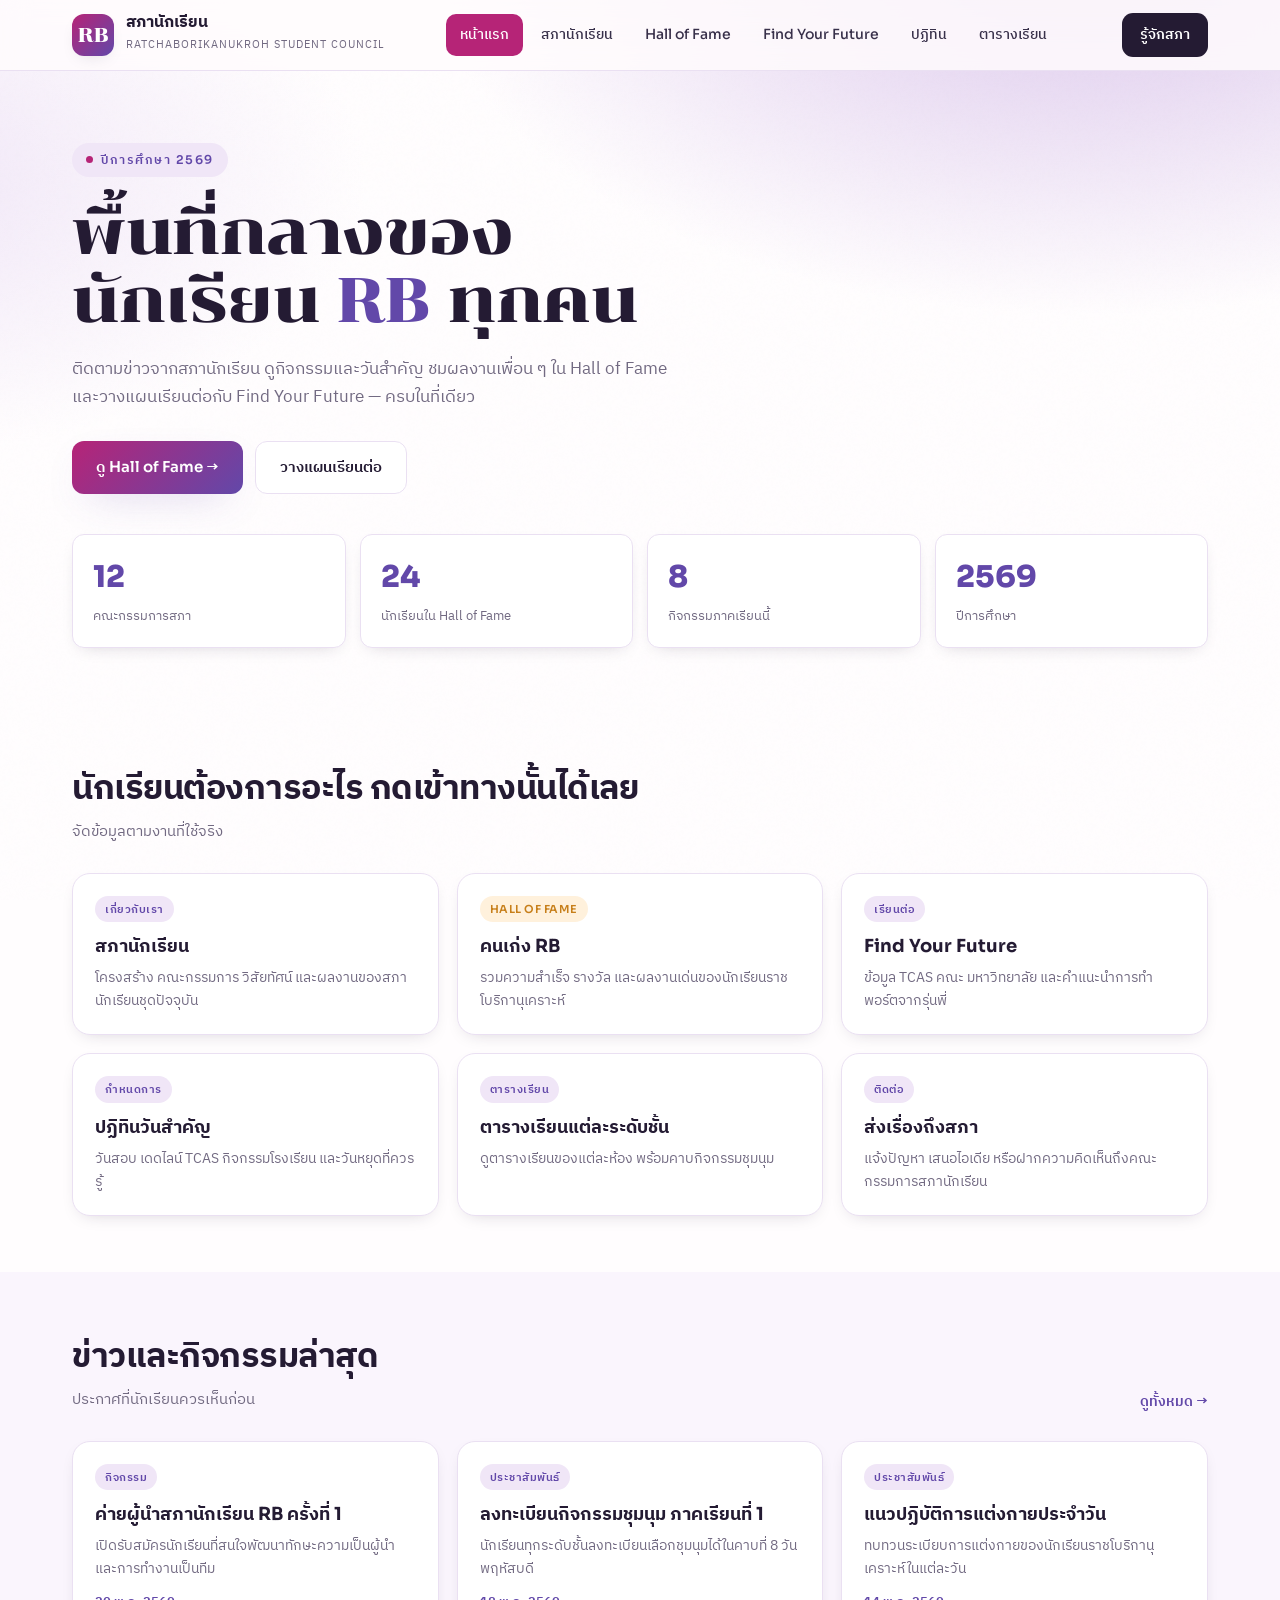
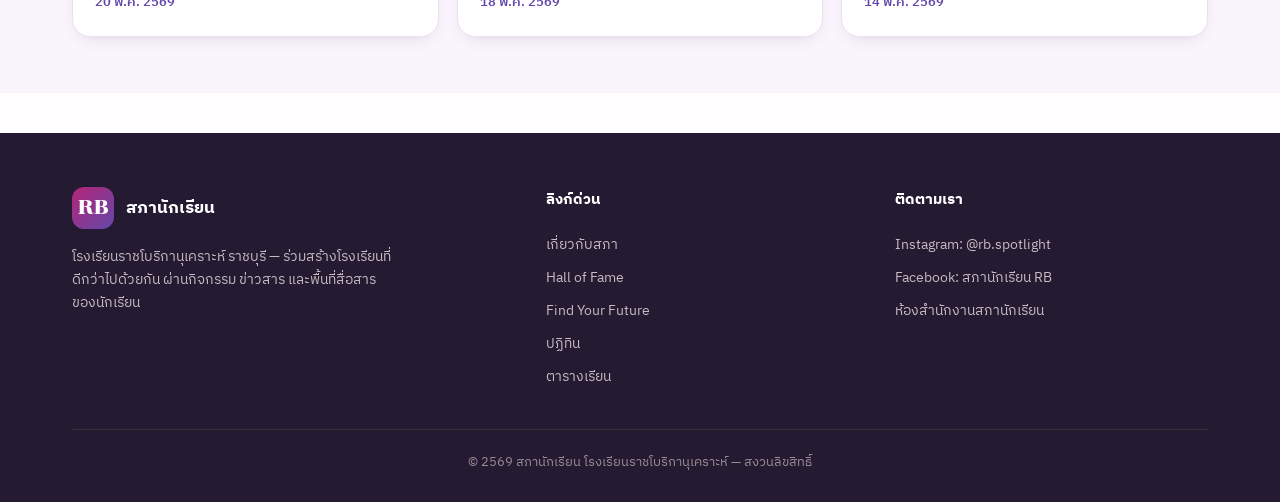
==== index.html @ f137696d "Initial commit: RB student council website" ====
<!DOCTYPE html>
<html lang="th">
<head>
<meta charset="UTF-8">
<meta name="viewport" content="width=device-width, initial-scale=1">
<title>สภานักเรียน โรงเรียนราชโบริกานุเคราะห์ | Ratchaborikanukroh Student Council</title>
<meta name="description" content="เว็บไซต์อย่างเป็นทางการของสภานักเรียนโรงเรียนราชโบริกานุเคราะห์ (RB) ติดตามข่าวสาร กิจกรรม Hall of Fame และข้อมูลเรียนต่อ">
<link rel="stylesheet" href="css/style.css">
</head>
<body>
<div class="bg-grain"></div>

<!-- NAV -->
<header class="nav">
  <div class="wrap nav-inner">
    <a href="index.html" class="brand">
      <div class="brand-logo">RB</div>
      <div class="brand-text"><b>สภานักเรียน</b><span>Ratchaborikanukroh Student Council</span></div>
    </a>
    <nav class="nav-links">
      <a href="index.html">หน้าแรก</a>
      <a href="council.html">สภานักเรียน</a>
      <a href="hall-of-fame.html">Hall of Fame</a>
      <a href="find-your-future.html">Find Your Future</a>
      <a href="calendar.html">ปฏิทิน</a>
      <a href="schedule.html">ตารางเรียน</a>
    </nav>
    <a href="council.html" class="nav-cta">รู้จักสภา</a>
    <button class="burger" onclick="toggleMenu()" aria-label="menu"><span></span><span></span><span></span></button>
  </div>
  <div class="mobile-menu" id="mobileMenu">
    <a href="index.html">หน้าแรก</a>
    <a href="council.html">สภานักเรียน</a>
    <a href="hall-of-fame.html">Hall of Fame</a>
    <a href="find-your-future.html">Find Your Future</a>
    <a href="calendar.html">ปฏิทิน</a>
    <a href="schedule.html">ตารางเรียน</a>
  </div>
</header>

<!-- HERO -->
<section class="hero">
  <div class="wrap">
    <span class="eyebrow reveal">ปีการศึกษา 2569</span>
    <h1 class="title reveal">พื้นที่กลางของ<br>นักเรียน <span class="hl">RB</span> ทุกคน</h1>
    <p class="lead reveal">ติดตามข่าวจากสภานักเรียน ดูกิจกรรมและวันสำคัญ ชมผลงานเพื่อน ๆ ใน Hall of Fame และวางแผนเรียนต่อกับ Find Your Future — ครบในที่เดียว</p>
    <div class="btn-row reveal">
      <a href="hall-of-fame.html" class="btn btn-primary">ดู Hall of Fame →</a>
      <a href="find-your-future.html" class="btn btn-ghost">วางแผนเรียนต่อ</a>
    </div>
    <div class="stats reveal">
      <div class="stat"><b>12</b><span>คณะกรรมการสภา</span></div>
      <div class="stat"><b>24</b><span>นักเรียนใน Hall of Fame</span></div>
      <div class="stat"><b>8</b><span>กิจกรรมภาคเรียนนี้</span></div>
      <div class="stat"><b>2569</b><span>ปีการศึกษา</span></div>
    </div>
  </div>
</section>

<!-- QUICK HUB -->
<section>
  <div class="wrap">
    <div class="sec-head reveal">
      <div><h2>นักเรียนต้องการอะไร กดเข้าทางนั้นได้เลย</h2><p>จัดข้อมูลตามงานที่ใช้จริง</p></div>
    </div>
    <div class="grid grid-3">
      <a href="council.html" class="card reveal"><span class="tag">เกี่ยวกับเรา</span><h3>สภานักเรียน</h3><p>โครงสร้าง คณะกรรมการ วิสัยทัศน์ และผลงานของสภานักเรียนชุดปัจจุบัน</p></a>
      <a href="hall-of-fame.html" class="card reveal"><span class="tag gold">Hall of Fame</span><h3>คนเก่ง RB</h3><p>รวมความสำเร็จ รางวัล และผลงานเด่นของนักเรียนราชโบริกานุเคราะห์</p></a>
      <a href="find-your-future.html" class="card reveal"><span class="tag">เรียนต่อ</span><h3>Find Your Future</h3><p>ข้อมูล TCAS คณะ มหาวิทยาลัย และคำแนะนำการทำพอร์ตจากรุ่นพี่</p></a>
      <a href="calendar.html" class="card reveal"><span class="tag">กำหนดการ</span><h3>ปฏิทินวันสำคัญ</h3><p>วันสอบ เดดไลน์ TCAS กิจกรรมโรงเรียน และวันหยุดที่ควรรู้</p></a>
      <a href="schedule.html" class="card reveal"><span class="tag">ตารางเรียน</span><h3>ตารางเรียนแต่ละระดับชั้น</h3><p>ดูตารางเรียนของแต่ละห้อง พร้อมคาบกิจกรรมชุมนุม</p></a>
      <a href="council.html#contact" class="card reveal"><span class="tag">ติดต่อ</span><h3>ส่งเรื่องถึงสภา</h3><p>แจ้งปัญหา เสนอไอเดีย หรือฝากความคิดเห็นถึงคณะกรรมการสภานักเรียน</p></a>
    </div>
  </div>
</section>

<!-- LATEST NEWS / ACTIVITIES -->
<section style="background:var(--pink-tint);">
  <div class="wrap">
    <div class="sec-head reveal">
      <div><h2>ข่าวและกิจกรรมล่าสุด</h2><p>ประกาศที่นักเรียนควรเห็นก่อน</p></div>
      <a href="calendar.html" class="sec-link">ดูทั้งหมด →</a>
    </div>
    <div class="grid grid-3">
      <article class="card reveal"><span class="tag">กิจกรรม</span><h3>ค่ายผู้นำสภานักเรียน RB ครั้งที่ 1</h3><p>เปิดรับสมัครนักเรียนที่สนใจพัฒนาทักษะความเป็นผู้นำและการทำงานเป็นทีม</p><div class="date">20 พ.ค. 2569</div></article>
      <article class="card reveal"><span class="tag">ประชาสัมพันธ์</span><h3>ลงทะเบียนกิจกรรมชุมนุม ภาคเรียนที่ 1</h3><p>นักเรียนทุกระดับชั้นลงทะเบียนเลือกชุมนุมได้ในคาบที่ 8 วันพฤหัสบดี</p><div class="date">18 พ.ค. 2569</div></article>
      <article class="card reveal"><span class="tag">ประชาสัมพันธ์</span><h3>แนวปฏิบัติการแต่งกายประจำวัน</h3><p>ทบทวนระเบียบการแต่งกายของนักเรียนราชโบริกานุเคราะห์ในแต่ละวัน</p><div class="date">14 พ.ค. 2569</div></article>
    </div>
  </div>
</section>

<!-- FOOTER -->
<footer class="footer">
  <div class="wrap">
    <div class="footer-grid">
      <div>
        <div class="f-brand"><div class="brand-logo">RB</div><b>สภานักเรียน</b></div>
        <p>โรงเรียนราชโบริกานุเคราะห์ ราชบุรี — ร่วมสร้างโรงเรียนที่ดีกว่าไปด้วยกัน ผ่านกิจกรรม ข่าวสาร และพื้นที่สื่อสารของนักเรียน</p>
      </div>
      <div>
        <h4>ลิงก์ด่วน</h4>
        <a href="council.html">เกี่ยวกับสภา</a>
        <a href="hall-of-fame.html">Hall of Fame</a>
        <a href="find-your-future.html">Find Your Future</a>
        <a href="calendar.html">ปฏิทิน</a>
        <a href="schedule.html">ตารางเรียน</a>
      </div>
      <div>
        <h4>ติดตามเรา</h4>
        <a href="https://www.instagram.com/rb.spotlight/" target="_blank">Instagram: @rb.spotlight</a>
        <a href="#">Facebook: สภานักเรียน RB</a>
        <a href="#">ห้องสำนักงานสภานักเรียน</a>
      </div>
    </div>
    <div class="footer-bottom">© 2569 สภานักเรียน โรงเรียนราชโบริกานุเคราะห์ — สงวนลิขสิทธิ์</div>
  </div>
</footer>

<script src="js/main.js"></script>
</body>
</html>
---- css/style.css ----
/* ============================================================
   RB Student Council — Shared Design System
   Ratchaburi School (โรงเรียนราชโบริกานุเคราะห์ / RB)
   Palette: Pink + Charcoal + Warm white
   ============================================================ */

@import url('https://fonts.googleapis.com/css2?family=IBM+Plex+Sans+Thai:wght@400;500;600;700&family=Chonburi&family=Sora:wght@400;500;600;700;800&display=swap');

:root {
  /* Brand — RB official palette */
  --pink:        #B62477;  /* primary magenta */
  --pink-deep:   #6248A9;  /* deep purple */
  --purple:      #8754AD;  /* mid purple */
  --pink-soft:   #F0E6F7;  /* soft purple tint */
  --pink-tint:   #FAF5FD;  /* lightest purple wash */
  --lilac:       #DCC8EC;  /* soft lilac */
  --charcoal:    #241B33;  /* deep purple-black */
  --ink:         #38304A;
  --grey:        #726A82;
  --line:        #EAE0F2;
  --paper:       #FFFDFE;
  --white:       #FFFFFF;
  --gold:        #FFB048;  /* RB gold */
  --gold-deep:   #C77F1A;

  /* Type */
  --display: 'Chonburi', 'IBM Plex Sans Thai', serif;
  --head:    'Sora', 'IBM Plex Sans Thai', sans-serif;
  --body:    'IBM Plex Sans Thai', 'Sora', sans-serif;

  /* Layout */
  --max:     1180px;
  --radius:  18px;
  --radius-sm: 12px;
  --shadow:  0 14px 40px -18px rgba(98, 72, 169, 0.35);
  --shadow-sm: 0 6px 18px -10px rgba(36, 27, 51, 0.25);
}

* { margin: 0; padding: 0; box-sizing: border-box; }

html { scroll-behavior: smooth; }

body {
  font-family: var(--body);
  color: var(--ink);
  background: var(--paper);
  line-height: 1.65;
  -webkit-font-smoothing: antialiased;
  overflow-x: hidden;
}

a { color: inherit; text-decoration: none; }
img { max-width: 100%; display: block; }

.wrap { width: 100%; max-width: var(--max); margin: 0 auto; padding: 0 22px; }

/* ---------- Decorative background ---------- */
.bg-grain {
  position: fixed; inset: 0; z-index: -2;
  background:
    radial-gradient(1100px 600px at 85% -5%, var(--lilac), transparent 60%),
    radial-gradient(900px 500px at -10% 20%, var(--pink-soft), transparent 55%),
    var(--paper);
}
.bg-grain::after {
  content: ''; position: fixed; inset: 0; z-index: -1; opacity: 0.4;
  background-image: url("data:image/svg+xml,%3Csvg viewBox='0 0 200 200' xmlns='http://www.w3.org/2000/svg'%3E%3Cfilter id='n'%3E%3CfeTurbulence type='fractalNoise' baseFrequency='0.85' numOctaves='3'/%3E%3C/filter%3E%3Crect width='100%25' height='100%25' filter='url(%23n)' opacity='0.035'/%3E%3C/svg%3E");
  pointer-events: none;
}

/* ---------- Header / Nav ---------- */
.nav {
  position: sticky; top: 0; z-index: 100;
  background: rgba(255, 252, 253, 0.82);
  backdrop-filter: blur(14px);
  border-bottom: 1px solid var(--line);
}
.nav-inner {
  display: flex; align-items: center; justify-content: space-between;
  height: 70px;
}
.brand { display: flex; align-items: center; gap: 12px; }
.brand-logo {
  width: 42px; height: 42px; border-radius: 12px;
  background: linear-gradient(135deg, var(--pink), var(--pink-deep));
  display: grid; place-items: center;
  color: #fff; font-family: var(--display); font-size: 20px;
  box-shadow: var(--shadow-sm);
}
.brand-text b { font-family: var(--head); font-weight: 800; font-size: 16px; color: var(--charcoal); display: block; line-height: 1.15; }
.brand-text span { font-size: 11px; color: var(--grey); letter-spacing: 1px; text-transform: uppercase; }

.nav-links { display: flex; align-items: center; gap: 4px; }
.nav-links a {
  font-family: var(--head); font-size: 14px; font-weight: 500;
  padding: 9px 14px; border-radius: 10px; color: var(--ink);
  transition: all .18s ease;
}
.nav-links a:hover { background: var(--pink-soft); color: var(--pink-deep); }
.nav-links a.active { background: var(--pink); color: #fff; }

.nav-cta {
  font-family: var(--head); font-weight: 600; font-size: 14px;
  padding: 10px 18px; border-radius: 11px;
  background: var(--charcoal); color: #fff;
  transition: transform .18s ease, box-shadow .18s ease;
}
.nav-cta:hover { transform: translateY(-2px); box-shadow: var(--shadow-sm); }

.burger { display: none; flex-direction: column; gap: 5px; background: none; border: 0; cursor: pointer; padding: 8px; }
.burger span { width: 24px; height: 2px; background: var(--charcoal); border-radius: 2px; transition: .2s; }

.mobile-menu { display: none; flex-direction: column; gap: 4px; padding: 12px 22px 18px; border-bottom: 1px solid var(--line); background: var(--paper); }
.mobile-menu a { font-family: var(--head); font-weight: 500; padding: 11px 14px; border-radius: 10px; }
.mobile-menu a:hover { background: var(--pink-soft); }
.mobile-menu.open { display: flex; }

/* ---------- Hero ---------- */
.hero { position: relative; padding: 72px 0 56px; }
.eyebrow {
  display: inline-flex; align-items: center; gap: 8px;
  font-family: var(--head); font-size: 12px; font-weight: 600;
  letter-spacing: 1.5px; text-transform: uppercase; color: var(--pink-deep);
  background: var(--pink-soft); padding: 7px 14px; border-radius: 999px;
  margin-bottom: 22px;
}
.eyebrow::before { content: ''; width: 7px; height: 7px; border-radius: 50%; background: var(--pink); }

h1.title {
  font-family: var(--display); font-weight: 400;
  font-size: clamp(34px, 6vw, 62px); line-height: 1.1; color: var(--charcoal);
  letter-spacing: -0.5px; margin-bottom: 20px;
}
h1.title .hl { color: var(--pink-deep); }

.lead { font-size: 17px; color: var(--grey); max-width: 620px; margin-bottom: 30px; }

.btn-row { display: flex; gap: 12px; flex-wrap: wrap; }
.btn {
  font-family: var(--head); font-weight: 600; font-size: 15px;
  padding: 13px 24px; border-radius: 12px; cursor: pointer;
  transition: transform .18s ease, box-shadow .18s ease; border: 0;
  display: inline-flex; align-items: center; gap: 8px;
}
.btn-primary { background: linear-gradient(135deg, var(--pink), var(--pink-deep)); color: #fff; box-shadow: var(--shadow); }
.btn-primary:hover { transform: translateY(-3px); }
.btn-ghost { background: var(--white); color: var(--charcoal); border: 1.5px solid var(--line); }
.btn-ghost:hover { transform: translateY(-3px); border-color: var(--pink); color: var(--pink-deep); }

/* ---------- Stats strip ---------- */
.stats { display: flex; gap: 14px; flex-wrap: wrap; margin-top: 40px; }
.stat {
  flex: 1; min-width: 130px; background: var(--white); border: 1px solid var(--line);
  border-radius: var(--radius-sm); padding: 18px 20px; box-shadow: var(--shadow-sm);
}
.stat b { font-family: var(--head); font-size: 30px; font-weight: 800; color: var(--pink-deep); display: block; }
.stat span { font-size: 13px; color: var(--grey); }

/* ---------- Sections ---------- */
section { padding: 56px 0; }
.sec-head { display: flex; align-items: flex-end; justify-content: space-between; margin-bottom: 28px; gap: 16px; flex-wrap: wrap; }
.sec-head h2 { font-family: var(--head); font-weight: 800; font-size: clamp(24px, 3.5vw, 34px); color: var(--charcoal); letter-spacing: -0.5px; }
.sec-head p { color: var(--grey); font-size: 15px; margin-top: 4px; }
.sec-link { font-family: var(--head); font-weight: 600; font-size: 14px; color: var(--pink-deep); white-space: nowrap; }
.sec-link:hover { text-decoration: underline; }

/* ---------- Cards grid ---------- */
.grid { display: grid; gap: 18px; }
.grid-2 { grid-template-columns: repeat(2, 1fr); }
.grid-3 { grid-template-columns: repeat(3, 1fr); }
.grid-4 { grid-template-columns: repeat(4, 1fr); }

.card {
  background: var(--white); border: 1px solid var(--line); border-radius: var(--radius);
  padding: 22px; box-shadow: var(--shadow-sm);
  transition: transform .2s ease, box-shadow .2s ease, border-color .2s ease;
}
.card:hover { transform: translateY(-5px); box-shadow: var(--shadow); border-color: var(--pink-soft); }

.tag {
  display: inline-block; font-family: var(--head); font-size: 11px; font-weight: 600;
  letter-spacing: .5px; text-transform: uppercase; color: var(--pink-deep);
  background: var(--pink-soft); padding: 4px 10px; border-radius: 999px; margin-bottom: 12px;
}
.tag.gold { color: var(--gold-deep); background: #FFF1DC; }
.card h3 { font-family: var(--head); font-weight: 700; font-size: 18px; color: var(--charcoal); margin-bottom: 8px; line-height: 1.35; }
.card p { font-size: 14px; color: var(--grey); }
.card .date { font-size: 13px; color: var(--pink-deep); font-weight: 600; margin-top: 12px; }

/* ---------- Footer ---------- */
.footer { background: var(--charcoal); color: #E8DDE2; padding: 54px 0 28px; margin-top: 40px; }
.footer-grid { display: grid; grid-template-columns: 1.4fr 1fr 1fr; gap: 36px; }
.footer h4 { font-family: var(--head); font-weight: 700; color: #fff; margin-bottom: 16px; font-size: 15px; }
.footer .f-brand { display: flex; align-items: center; gap: 12px; margin-bottom: 16px; }
.footer .f-brand .brand-logo { background: linear-gradient(135deg, var(--pink), var(--pink-deep)); }
.footer .f-brand b { font-family: var(--head); color: #fff; font-size: 17px; }
.footer p { font-size: 14px; color: #C9B9C0; max-width: 320px; }
.footer a { display: block; font-size: 14px; color: #C9B9C0; padding: 5px 0; transition: color .15s; }
.footer a:hover { color: var(--pink); }
.footer-bottom { border-top: 1px solid #3a2d33; margin-top: 36px; padding-top: 22px; font-size: 13px; color: #9a8a91; text-align: center; }

/* ---------- Reveal animation ---------- */
.reveal { opacity: 0; transform: translateY(22px); transition: opacity .6s ease, transform .6s ease; }
.reveal.in { opacity: 1; transform: none; }

/* ---------- Page header (inner pages) ---------- */
.page-hero { padding: 56px 0 32px; }
.page-hero h1 { font-family: var(--display); font-weight: 400; font-size: clamp(30px, 5vw, 50px); color: var(--charcoal); letter-spacing: -.5px; margin-bottom: 14px; }
.page-hero p { color: var(--grey); font-size: 16px; max-width: 640px; }
.crumb { font-family: var(--head); font-size: 13px; color: var(--grey); margin-bottom: 18px; }
.crumb a:hover { color: var(--pink-deep); }

/* ---------- Responsive ---------- */
@media (max-width: 880px) {
  .nav-links, .nav-cta { display: none; }
  .burger { display: flex; }
  .grid-3, .grid-4 { grid-template-columns: repeat(2, 1fr); }
  .footer-grid { grid-template-columns: 1fr; gap: 28px; }
}
@media (max-width: 560px) {
  .grid-2, .grid-3, .grid-4 { grid-template-columns: 1fr; }
  .hero { padding: 48px 0 36px; }
}
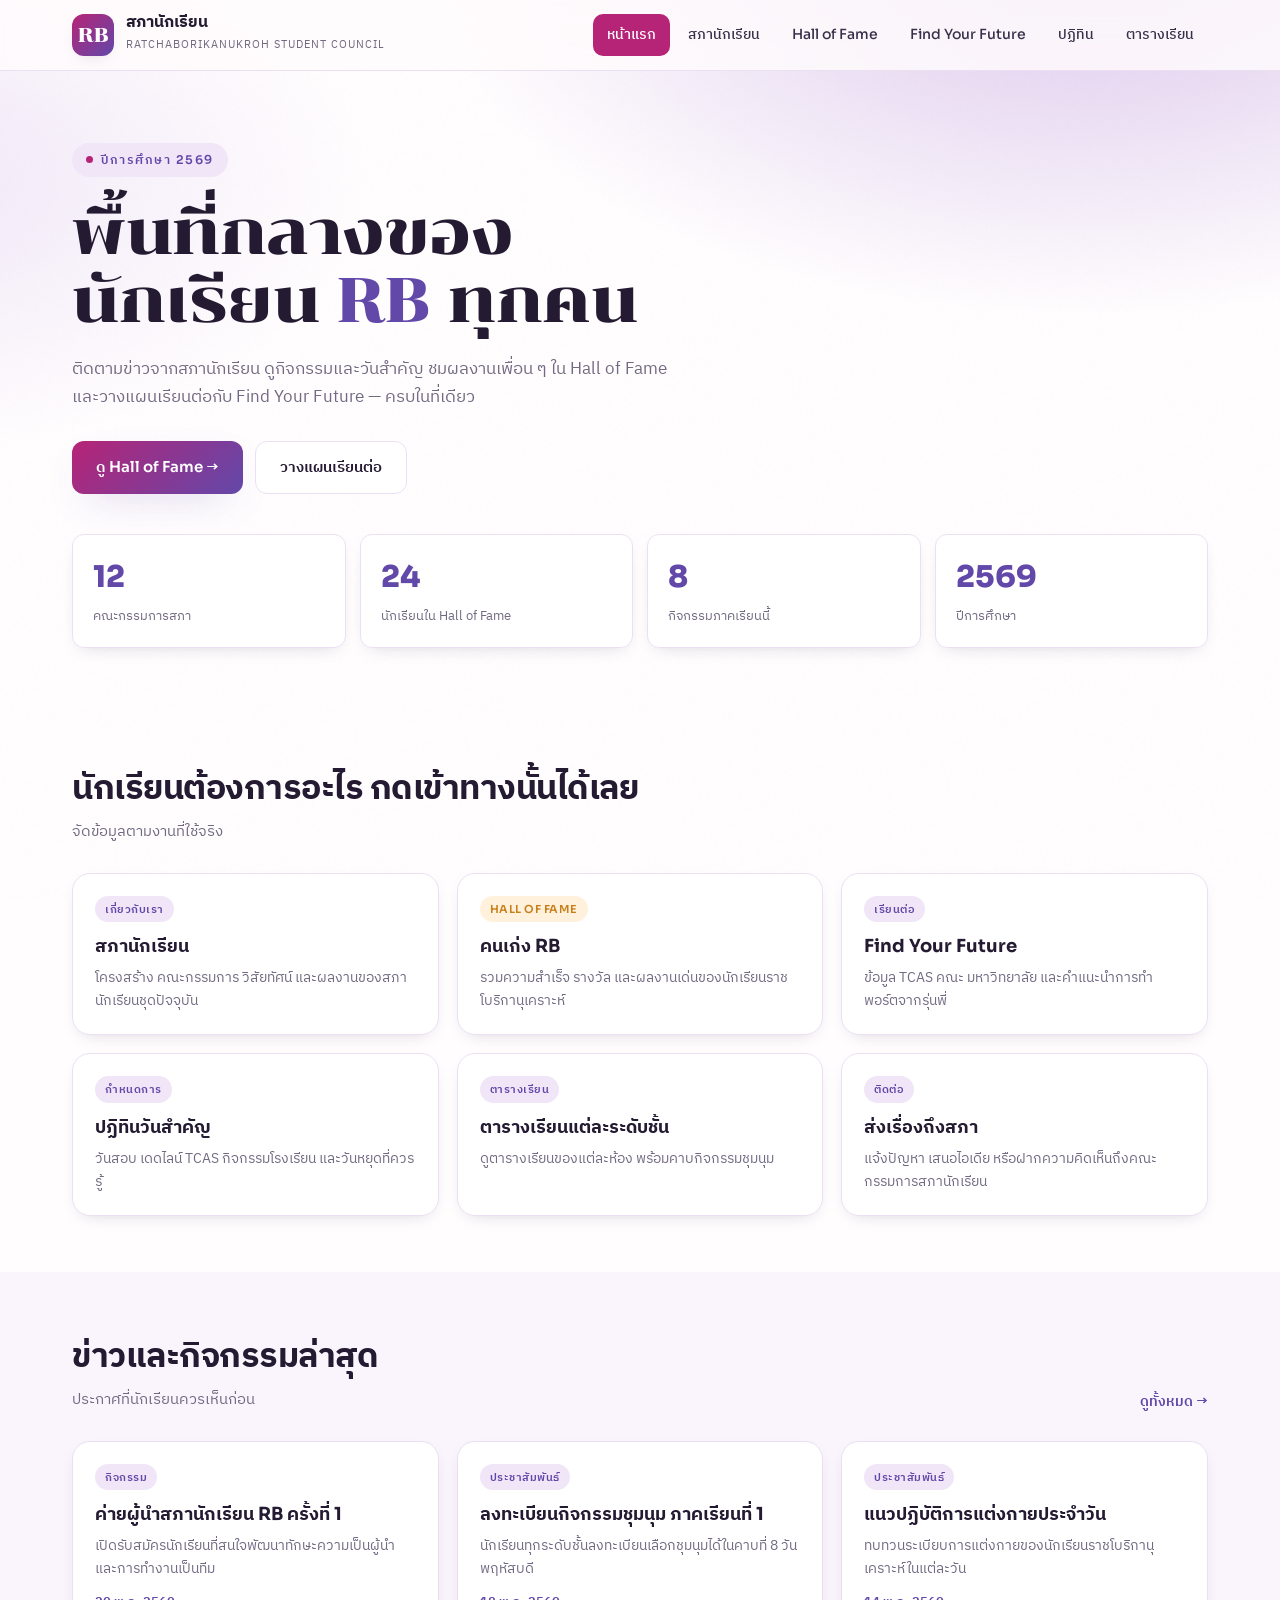
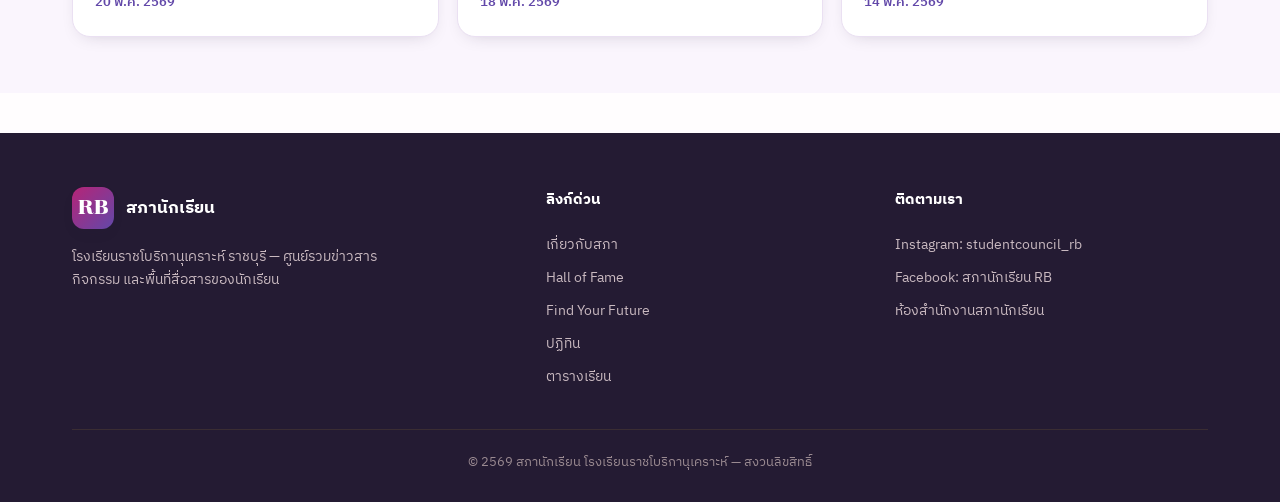
==== commit ccf74f87: "edit all" ====
--- a/index.html
+++ b/index.html
@@ -25,7 +25,6 @@
       <a href="calendar.html">ปฏิทิน</a>
       <a href="schedule.html">ตารางเรียน</a>
     </nav>
-    <a href="council.html" class="nav-cta">รู้จักสภา</a>
     <button class="burger" onclick="toggleMenu()" aria-label="menu"><span></span><span></span><span></span></button>
   </div>
   <div class="mobile-menu" id="mobileMenu">
@@ -95,7 +94,7 @@
     <div class="footer-grid">
       <div>
         <div class="f-brand"><div class="brand-logo">RB</div><b>สภานักเรียน</b></div>
-        <p>โรงเรียนราชโบริกานุเคราะห์ ราชบุรี — ร่วมสร้างโรงเรียนที่ดีกว่าไปด้วยกัน ผ่านกิจกรรม ข่าวสาร และพื้นที่สื่อสารของนักเรียน</p>
+        <p>โรงเรียนราชโบริกานุเคราะห์ ราชบุรี — ศูนย์รวมข่าวสาร กิจกรรม และพื้นที่สื่อสารของนักเรียน</p>
       </div>
       <div>
         <h4>ลิงก์ด่วน</h4>
@@ -107,8 +106,8 @@
       </div>
       <div>
         <h4>ติดตามเรา</h4>
-        <a href="https://www.instagram.com/rb.spotlight/" target="_blank">Instagram: @rb.spotlight</a>
-        <a href="#">Facebook: สภานักเรียน RB</a>
+        <a href="https://www.instagram.com/studentcouncil_rb/" target="_blank">Instagram: studentcouncil_rb</a>
+        <a href="https://www.facebook.com/RBStudentCouncil2561" target="_blank">Facebook: สภานักเรียน RB</a>
         <a href="#">ห้องสำนักงานสภานักเรียน</a>
       </div>
     </div>
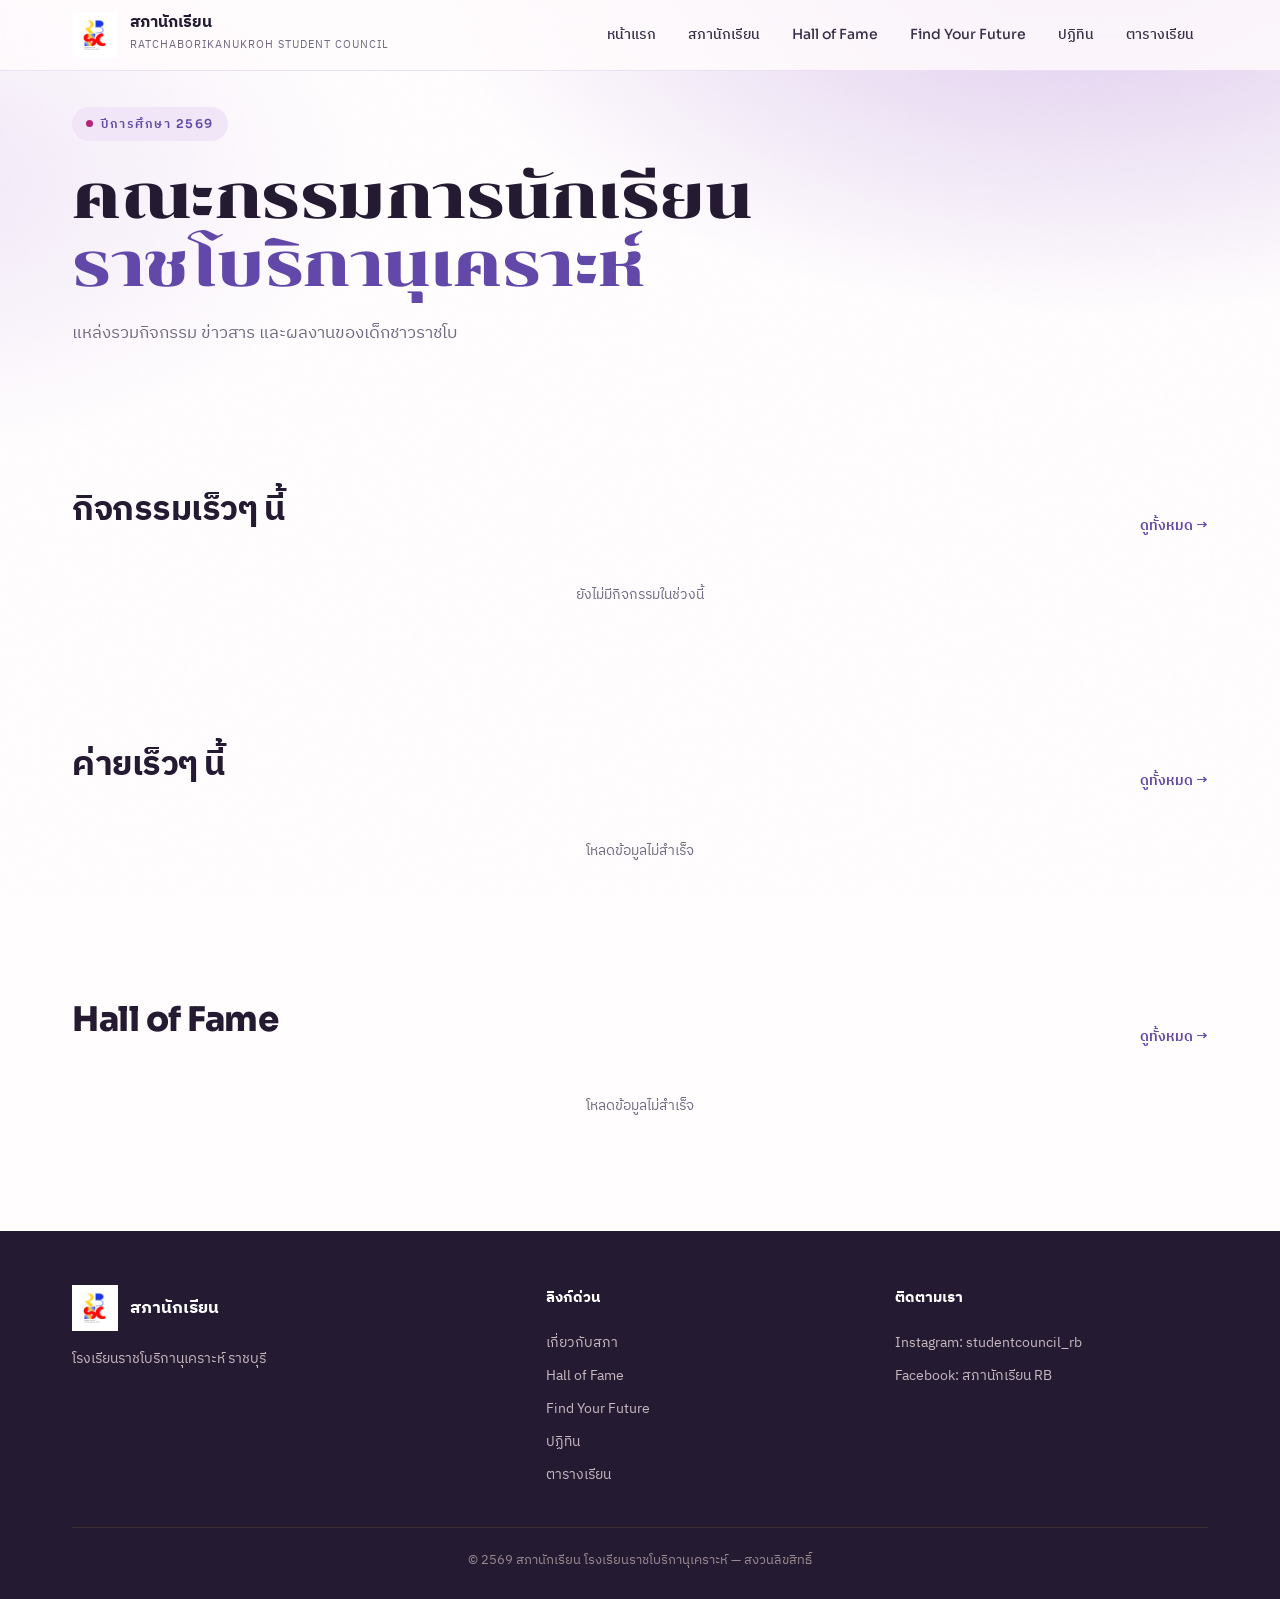
==== commit c3c03b7b: "Home: read apply_date columns from FYF sheet (fix missing dates)" ====
--- a/index.html
+++ b/index.html
@@ -5,7 +5,56 @@
 <meta name="viewport" content="width=device-width, initial-scale=1">
 <title>สภานักเรียน โรงเรียนราชโบริกานุเคราะห์ | Ratchaborikanukroh Student Council</title>
 <meta name="description" content="เว็บไซต์อย่างเป็นทางการของสภานักเรียนโรงเรียนราชโบริกานุเคราะห์ (RB) ติดตามข่าวสาร กิจกรรม Hall of Fame และข้อมูลเรียนต่อ">
+<link rel="icon" type="image/png" href="images/logo.png">
+<link rel="apple-touch-icon" href="images/logo.png">
 <link rel="stylesheet" href="css/style.css">
+<style>
+  /* === Live cards shared === */
+  .live-card { display:flex; flex-direction:column; height:100%; }
+  .live-card .meta-row {
+    display:flex; align-items:center; justify-content:space-between; gap:10px;
+    margin-top:auto; padding-top:12px;
+  }
+  .pill-when {
+    display:inline-block; font-family:var(--head); font-size:12px; font-weight:600;
+    color:var(--pink-deep); background:var(--pink-soft);
+    padding:3px 10px; border-radius:999px;
+  }
+  .pill-when.soon { color:var(--gold-deep); background:#FFF1DC; }
+  .pill-when.past { color:var(--grey); background:var(--line); }
+  .meta-date { font-size:13px; color:var(--grey); }
+
+  /* HoF mini card */
+  .hof-mini {
+    position:relative; background:var(--white); border:1px solid var(--line);
+    border-radius:var(--radius); overflow:hidden; box-shadow:var(--shadow-sm);
+    transition:transform .2s ease, box-shadow .2s ease, border-color .2s ease;
+    display:flex; flex-direction:column;
+  }
+  .hof-mini:hover { transform:translateY(-4px); box-shadow:var(--shadow); border-color:var(--gold); }
+  .hof-mini-photo {
+    position:relative; width:100%; padding-bottom:75%; /* 4:3 ratio */
+    background:linear-gradient(135deg, #FFF1DC, var(--lilac));
+    overflow:hidden;
+  }
+  .hof-mini-photo img,
+  .hof-mini-photo .ph {
+    position:absolute; inset:0;
+  }
+  .hof-mini-photo img { width:100%; height:100%; object-fit:cover; }
+  .hof-mini-photo .ph {
+    display:flex; align-items:center; justify-content:center;
+    font-family:var(--display); font-size:52px; color:var(--gold-deep); opacity:.5;
+  }
+  .hof-mini-body { padding:16px 18px; flex:1; display:flex; flex-direction:column; }
+  .hof-mini-body .tag { background:#FFF1DC; color:var(--gold-deep); }
+  .hof-mini-body h3 { font-family:var(--head); font-weight:700; font-size:16px; color:var(--charcoal); margin-bottom:6px; line-height:1.4; }
+  .hof-mini-body .who { font-size:13px; color:var(--grey); margin-top:auto; }
+
+  /* Empty/loading state */
+  .live-empty { color:var(--grey); font-size:14px; padding:18px 0; grid-column:1/-1; text-align:center; }
+
+</style>
 </head>
 <body>
 <div class="bg-grain"></div>
@@ -13,27 +62,27 @@
 <!-- NAV -->
 <header class="nav">
   <div class="wrap nav-inner">
-    <a href="index.html" class="brand">
+    <a href="/" class="brand">
       <div class="brand-logo">RB</div>
       <div class="brand-text"><b>สภานักเรียน</b><span>Ratchaborikanukroh Student Council</span></div>
     </a>
     <nav class="nav-links">
-      <a href="index.html">หน้าแรก</a>
-      <a href="council.html">สภานักเรียน</a>
-      <a href="hall-of-fame.html">Hall of Fame</a>
-      <a href="find-your-future.html">Find Your Future</a>
-      <a href="calendar.html">ปฏิทิน</a>
-      <a href="schedule.html">ตารางเรียน</a>
+      <a href="/">หน้าแรก</a>
+      <a href="/council">สภานักเรียน</a>
+      <a href="/hall-of-fame">Hall of Fame</a>
+      <a href="/find-your-future">Find Your Future</a>
+      <a href="/calendar">ปฏิทิน</a>
+      <a href="/schedule">ตารางเรียน</a>
     </nav>
     <button class="burger" onclick="toggleMenu()" aria-label="menu"><span></span><span></span><span></span></button>
   </div>
   <div class="mobile-menu" id="mobileMenu">
-    <a href="index.html">หน้าแรก</a>
-    <a href="council.html">สภานักเรียน</a>
-    <a href="hall-of-fame.html">Hall of Fame</a>
-    <a href="find-your-future.html">Find Your Future</a>
-    <a href="calendar.html">ปฏิทิน</a>
-    <a href="schedule.html">ตารางเรียน</a>
+    <a href="/">หน้าแรก</a>
+    <a href="/council">สภานักเรียน</a>
+    <a href="/hall-of-fame">Hall of Fame</a>
+    <a href="/find-your-future">Find Your Future</a>
+    <a href="/calendar">ปฏิทิน</a>
+    <a href="/schedule">ตารางเรียน</a>
   </div>
 </header>
 
@@ -41,49 +90,46 @@
 <section class="hero">
   <div class="wrap">
     <span class="eyebrow reveal">ปีการศึกษา 2569</span>
-    <h1 class="title reveal">พื้นที่กลางของ<br>นักเรียน <span class="hl">RB</span> ทุกคน</h1>
-    <p class="lead reveal">ติดตามข่าวจากสภานักเรียน ดูกิจกรรมและวันสำคัญ ชมผลงานเพื่อน ๆ ใน Hall of Fame และวางแผนเรียนต่อกับ Find Your Future — ครบในที่เดียว</p>
-    <div class="btn-row reveal">
-      <a href="hall-of-fame.html" class="btn btn-primary">ดู Hall of Fame →</a>
-      <a href="find-your-future.html" class="btn btn-ghost">วางแผนเรียนต่อ</a>
-    </div>
-    <div class="stats reveal">
-      <div class="stat"><b>12</b><span>คณะกรรมการสภา</span></div>
-      <div class="stat"><b>24</b><span>นักเรียนใน Hall of Fame</span></div>
-      <div class="stat"><b>8</b><span>กิจกรรมภาคเรียนนี้</span></div>
-      <div class="stat"><b>2569</b><span>ปีการศึกษา</span></div>
-    </div>
+    <h1 class="title reveal">คณะกรรมการนักเรียน<br><span class="hl">ราชโบริกานุเคราะห์</span></h1>
+    <p class="lead reveal">แหล่งรวมกิจกรรม ข่าวสาร และผลงานของเด็กชาวราชโบ</p>
   </div>
 </section>
 
-<!-- QUICK HUB -->
+<!-- UPCOMING EVENTS (live from calendar sheets) -->
 <section>
   <div class="wrap">
     <div class="sec-head reveal">
-      <div><h2>นักเรียนต้องการอะไร กดเข้าทางนั้นได้เลย</h2><p>จัดข้อมูลตามงานที่ใช้จริง</p></div>
-    </div>
-    <div class="grid grid-3">
-      <a href="council.html" class="card reveal"><span class="tag">เกี่ยวกับเรา</span><h3>สภานักเรียน</h3><p>โครงสร้าง คณะกรรมการ วิสัยทัศน์ และผลงานของสภานักเรียนชุดปัจจุบัน</p></a>
-      <a href="hall-of-fame.html" class="card reveal"><span class="tag gold">Hall of Fame</span><h3>คนเก่ง RB</h3><p>รวมความสำเร็จ รางวัล และผลงานเด่นของนักเรียนราชโบริกานุเคราะห์</p></a>
-      <a href="find-your-future.html" class="card reveal"><span class="tag">เรียนต่อ</span><h3>Find Your Future</h3><p>ข้อมูล TCAS คณะ มหาวิทยาลัย และคำแนะนำการทำพอร์ตจากรุ่นพี่</p></a>
-      <a href="calendar.html" class="card reveal"><span class="tag">กำหนดการ</span><h3>ปฏิทินวันสำคัญ</h3><p>วันสอบ เดดไลน์ TCAS กิจกรรมโรงเรียน และวันหยุดที่ควรรู้</p></a>
-      <a href="schedule.html" class="card reveal"><span class="tag">ตารางเรียน</span><h3>ตารางเรียนแต่ละระดับชั้น</h3><p>ดูตารางเรียนของแต่ละห้อง พร้อมคาบกิจกรรมชุมนุม</p></a>
-      <a href="council.html#contact" class="card reveal"><span class="tag">ติดต่อ</span><h3>ส่งเรื่องถึงสภา</h3><p>แจ้งปัญหา เสนอไอเดีย หรือฝากความคิดเห็นถึงคณะกรรมการสภานักเรียน</p></a>
+      <div><h2>กิจกรรมเร็วๆ นี้</h2></div>
+      <a href="/calendar" class="sec-link">ดูทั้งหมด →</a>
+    </div>
+    <div class="grid grid-3" id="upcomingGrid">
+      <div class="live-empty">กำลังโหลด…</div>
     </div>
   </div>
 </section>
 
-<!-- LATEST NEWS / ACTIVITIES -->
-<section style="background:var(--pink-tint);">
+<!-- OPPORTUNITIES (live from find-your-future sheet) -->
+<section>
   <div class="wrap">
     <div class="sec-head reveal">
-      <div><h2>ข่าวและกิจกรรมล่าสุด</h2><p>ประกาศที่นักเรียนควรเห็นก่อน</p></div>
-      <a href="calendar.html" class="sec-link">ดูทั้งหมด →</a>
-    </div>
-    <div class="grid grid-3">
-      <article class="card reveal"><span class="tag">กิจกรรม</span><h3>ค่ายผู้นำสภานักเรียน RB ครั้งที่ 1</h3><p>เปิดรับสมัครนักเรียนที่สนใจพัฒนาทักษะความเป็นผู้นำและการทำงานเป็นทีม</p><div class="date">20 พ.ค. 2569</div></article>
-      <article class="card reveal"><span class="tag">ประชาสัมพันธ์</span><h3>ลงทะเบียนกิจกรรมชุมนุม ภาคเรียนที่ 1</h3><p>นักเรียนทุกระดับชั้นลงทะเบียนเลือกชุมนุมได้ในคาบที่ 8 วันพฤหัสบดี</p><div class="date">18 พ.ค. 2569</div></article>
-      <article class="card reveal"><span class="tag">ประชาสัมพันธ์</span><h3>แนวปฏิบัติการแต่งกายประจำวัน</h3><p>ทบทวนระเบียบการแต่งกายของนักเรียนราชโบริกานุเคราะห์ในแต่ละวัน</p><div class="date">14 พ.ค. 2569</div></article>
+      <div><h2>ค่ายเร็วๆ นี้</h2></div>
+      <a href="/find-your-future" class="sec-link">ดูทั้งหมด →</a>
+    </div>
+    <div class="grid grid-3" id="oppGrid">
+      <div class="live-empty">กำลังโหลด…</div>
+    </div>
+  </div>
+</section>
+
+<!-- HALL OF FAME (live) -->
+<section>
+  <div class="wrap">
+    <div class="sec-head reveal">
+      <div><h2>Hall of Fame</h2></div>
+      <a href="/hall-of-fame" class="sec-link">ดูทั้งหมด →</a>
+    </div>
+    <div class="grid grid-3" id="hofGrid">
+      <div class="live-empty">กำลังโหลด…</div>
     </div>
   </div>
 </section>
@@ -94,21 +140,20 @@
     <div class="footer-grid">
       <div>
         <div class="f-brand"><div class="brand-logo">RB</div><b>สภานักเรียน</b></div>
-        <p>โรงเรียนราชโบริกานุเคราะห์ ราชบุรี — ศูนย์รวมข่าวสาร กิจกรรม และพื้นที่สื่อสารของนักเรียน</p>
+        <p>โรงเรียนราชโบริกานุเคราะห์ ราชบุรี</p>
       </div>
       <div>
         <h4>ลิงก์ด่วน</h4>
-        <a href="council.html">เกี่ยวกับสภา</a>
-        <a href="hall-of-fame.html">Hall of Fame</a>
-        <a href="find-your-future.html">Find Your Future</a>
-        <a href="calendar.html">ปฏิทิน</a>
-        <a href="schedule.html">ตารางเรียน</a>
+        <a href="/council">เกี่ยวกับสภา</a>
+        <a href="/hall-of-fame">Hall of Fame</a>
+        <a href="/find-your-future">Find Your Future</a>
+        <a href="/calendar">ปฏิทิน</a>
+        <a href="/schedule">ตารางเรียน</a>
       </div>
       <div>
         <h4>ติดตามเรา</h4>
         <a href="https://www.instagram.com/studentcouncil_rb/" target="_blank">Instagram: studentcouncil_rb</a>
         <a href="https://www.facebook.com/RBStudentCouncil2561" target="_blank">Facebook: สภานักเรียน RB</a>
-        <a href="#">ห้องสำนักงานสภานักเรียน</a>
       </div>
     </div>
     <div class="footer-bottom">© 2569 สภานักเรียน โรงเรียนราชโบริกานุเคราะห์ — สงวนลิขสิทธิ์</div>
@@ -116,5 +161,334 @@
 </footer>
 
 <script src="js/main.js"></script>
+<script>
+(function () {
+  /* ============================================================
+     CONFIG — ใส่ลิงก์ Google Sheets CSV เดียวกับหน้าอื่น
+     แก้ที่นี่ที่เดียว ทั้งหน้าแรกจะดึงข้อมูล live ตามหน้าจริง
+     ============================================================ */
+  const TCAS_CSV_URL   = 'https://docs.google.com/spreadsheets/d/e/2PACX-1vTAOZ2G00rVq18J7o7slPlQLkxneMOh019FXniOUcoyFzLjbh7JVGWo2ygG8PE2L6Hft2a7abnXvUz5/pub?gid=0&single=true&output=csv';
+  const SCHOOL_CSV_URL = 'https://docs.google.com/spreadsheets/d/e/2PACX-1vTAOZ2G00rVq18J7o7slPlQLkxneMOh019FXniOUcoyFzLjbh7JVGWo2ygG8PE2L6Hft2a7abnXvUz5/pub?gid=1736351558&single=true&output=csv';
+  const FYF_CSV_URL    = 'https://docs.google.com/spreadsheets/d/e/2PACX-1vQtsxhWsNKA8uUKN3DDQlrm4KNbcfTjsFMhEkrflXOjLmh4PP8yrXidn-n-8ZUtTGSl_ADcKwKyX90_/pub?gid=0&single=true&output=csv';
+  const HOF_CSV_URL    = 'https://docs.google.com/spreadsheets/d/e/2PACX-1vRIqamRbAT_n4bKekmiLQJrekVUqt-NZmqMtJmIHkawKIFlWeZAjkH3XheVRGGBx5U3cJxVXAzMNPxb/pub?gid=0&single=true&output=csv';
+
+  /* ============================================================
+     Helper: escape / CSV parser / date parser (เหมือนหน้าอื่น)
+     ============================================================ */
+  function esc(s) {
+    return String(s == null ? '' : s)
+      .replace(/&/g, '&amp;').replace(/</g, '&lt;').replace(/>/g, '&gt;')
+      .replace(/"/g, '&quot;').replace(/'/g, '&#39;');
+  }
+  /* แบ่งข้อความไทยตาม space + เครื่องหมายวรรคตอน เท่านั้น
+     ไม่ใช้ Intl.Segmenter เพราะตัดคำไทยพลาดบ่อย ("โครงงาน"→"โครง"+"งาน") */
+  const _SEP = /([\s(){}\[\]"'.,;:!?·—–\-]+)/;
+  function escTh(s) {
+    const raw = String(s == null ? '' : s);
+    if (!raw) return '';
+    return raw.split(_SEP).map(part => {
+      if (!part) return '';
+      if (_SEP.test(part) && /^[\s(){}\[\]"'.,;:!?·—–\-]+$/.test(part)) {
+        return esc(part);
+      }
+      return `<span class="thw">${esc(part)}</span>`;
+    }).join('');
+  }
+
+  function parseCSV(text) {
+    const rows = [];
+    let row = [], field = '', inQ = false;
+    for (let i = 0; i < text.length; i++) {
+      const c = text[i], n = text[i+1];
+      if (inQ) {
+        if (c === '"' && n === '"') { field += '"'; i++; }
+        else if (c === '"') inQ = false;
+        else field += c;
+      } else {
+        if (c === '"') inQ = true;
+        else if (c === ',') { row.push(field); field = ''; }
+        else if (c === '\r') {}
+        else if (c === '\n') { row.push(field); rows.push(row); row = []; field = ''; }
+        else field += c;
+      }
+    }
+    if (field.length || row.length) { row.push(field); rows.push(row); }
+    return rows;
+  }
+  function csvToEntries(text) {
+    const rows = parseCSV(text).filter(r => r.some(c => c.trim() !== ''));
+    if (rows.length < 2) return [];
+    const headers = rows[0].map(h => h.trim().toLowerCase());
+    return rows.slice(1).map(r => {
+      const o = {};
+      headers.forEach((h, idx) => { o[h] = (r[idx] || '').trim(); });
+      return o;
+    });
+  }
+
+  const THAI_MONTHS = {
+    'ม.ค':0,'มค':0,'มกราคม':0,'ก.พ':1,'กพ':1,'กุมภา':1,'กุมภาพันธ์':1,
+    'มี.ค':2,'มีค':2,'มีนา':2,'มีนาคม':2,'เม.ย':3,'เมย':3,'เมษา':3,'เมษายน':3,
+    'พ.ค':4,'พค':4,'พฤษภา':4,'พฤษภาคม':4,'มิ.ย':5,'มิย':5,'มิถุนา':5,'มิถุนายน':5,
+    'ก.ค':6,'กค':6,'กรกฎา':6,'กรกฎาคม':6,'ส.ค':7,'สค':7,'สิงหา':7,'สิงหาคม':7,
+    'ก.ย':8,'กย':8,'กันยา':8,'กันยายน':8,'ต.ค':9,'ตค':9,'ตุลา':9,'ตุลาคม':9,
+    'พ.ย':10,'พย':10,'พฤศจิ':10,'พฤศจิกายน':10,'ธ.ค':11,'ธค':11,'ธันวา':11,'ธันวาคม':11
+  };
+  function parseOnePiece(piece, fY, fM) {
+    const m = piece.match(/^(\d{1,2})\s*([ก-๙\.]+)?\s*(\d{2,4})?/);
+    if (!m) return null;
+    const day = +m[1];
+    const monthRaw = (m[2]||'').replace(/\s+/g,'');
+    const yearRaw = m[3];
+    let month = -1;
+    if (monthRaw) {
+      for (const k in THAI_MONTHS) {
+        if (monthRaw.startsWith(k) || monthRaw === k + '.') { month = THAI_MONTHS[k]; break; }
+      }
+    } else if (fM !== undefined) month = fM;
+    if (month < 0) return null;
+    let year;
+    if (yearRaw) {
+      const y = +yearRaw;
+      if (y > 2400) year = y - 543;
+      else if (y > 1900) year = y;
+      else if (y < 100) {
+        const beCentury = Math.floor((new Date().getFullYear() + 543) / 100) * 100;
+        year = beCentury + y - 543;
+      } else year = y;
+    } else if (fY !== undefined) year = fY;
+    else year = new Date().getFullYear();
+    const d = new Date(year, month, day);
+    return isNaN(d) ? null : d;
+  }
+  function parseDateRange(e) {
+    /* รองรับคอลัมน์ apply_date_iso / apply_date จาก FYF Sheet ใหม่ด้วย */
+    const iso = String(e.apply_date_iso || e.date_iso || '').trim();
+    if (iso) {
+      const parts = iso.split(/\s*[~]\s*/);
+      const m1 = parts[0].match(/^(\d{4})[-/](\d{1,2})[-/](\d{1,2})/);
+      if (m1) {
+        const start = new Date(+m1[1], +m1[2]-1, +m1[3]);
+        let end = null;
+        if (parts[1]) {
+          const m2 = parts[1].match(/^(\d{4})[-/](\d{1,2})[-/](\d{1,2})/);
+          if (m2) end = new Date(+m2[1], +m2[2]-1, +m2[3]);
+        }
+        if (!isNaN(start)) return { start, end };
+      }
+    }
+    const raw = String(e.apply_date || e.date || '').trim();
+    if (!raw) return null;
+    const parts = raw.split(/\s+[–-]\s+/);
+    if (parts.length === 1) {
+      const d = parseOnePiece(parts[0]);
+      return d ? { start:d, end:null } : null;
+    }
+    const endDate = parseOnePiece(parts[1].trim());
+    if (!endDate) {
+      const so = parseOnePiece(parts[0].trim());
+      return so ? { start:so, end:null } : null;
+    }
+    const startPiece = parts[0].trim();
+    const hasMonth = /[ก-๙]/.test(startPiece);
+    const startDate = parseOnePiece(startPiece, endDate.getFullYear(), hasMonth ? undefined : endDate.getMonth());
+    return { start: startDate || endDate, end: endDate };
+  }
+  function daysBetween(a, b) {
+    const da = new Date(a); da.setHours(0,0,0,0);
+    const db = new Date(b); db.setHours(0,0,0,0);
+    return Math.round((db - da) / 86400000);
+  }
+  const THAI_MONTH_SHORT = ['ม.ค.','ก.พ.','มี.ค.','เม.ย.','พ.ค.','มิ.ย.','ก.ค.','ส.ค.','ก.ย.','ต.ค.','พ.ย.','ธ.ค.'];
+  function fmtThai(d) { return d ? `${d.getDate()} ${THAI_MONTH_SHORT[d.getMonth()]} ${d.getFullYear()+543}` : ''; }
+  function rangeToThai(r) {
+    if (!r) return '';
+    if (!r.end) return fmtThai(r.start);
+    if (r.start.getMonth()===r.end.getMonth() && r.start.getFullYear()===r.end.getFullYear())
+      return `${r.start.getDate()} – ${r.end.getDate()} ${THAI_MONTH_SHORT[r.end.getMonth()]} ${r.end.getFullYear()+543}`;
+    if (r.start.getFullYear()===r.end.getFullYear())
+      return `${r.start.getDate()} ${THAI_MONTH_SHORT[r.start.getMonth()]} – ${r.end.getDate()} ${THAI_MONTH_SHORT[r.end.getMonth()]} ${r.end.getFullYear()+543}`;
+    return `${fmtThai(r.start)} – ${fmtThai(r.end)}`;
+  }
+  function computeStatus(e) {
+    const range = parseDateRange(e);
+    if (!range) return { cls:'', label:'ติดตามประกาศ', days:null, range:null };
+    const today = new Date(); today.setHours(0,0,0,0);
+    const dS = daysBetween(today, range.start);
+    const dE = range.end ? daysBetween(today, range.end) : dS;
+    let sortDays = dS, cls = '', label = '';
+    if (dE < 0) { cls='past'; label = dE===-1 ? 'เมื่อวาน' : `ผ่านมา ${-dE} วัน`; }
+    else if (range.end && dS <= 0 && dE >= 0) {
+      cls='soon'; label = dE===0 ? 'วันสุดท้าย' : `กำลังเปิด · เหลือ ${dE} วัน`; sortDays = 0;
+    } else if (dS === 0) { cls='soon'; label='วันนี้'; }
+    else if (dS === 1) { cls='soon'; label='พรุ่งนี้'; }
+    else if (dS <= 30) { cls='soon'; label=`อีก ${dS} วัน`; }
+    else { cls=''; label=`อีก ${dS} วัน`; }
+    return { cls, label, days: sortDays, range };
+  }
+
+  /* คัดเอาที่ยังไม่ผ่าน + เรียงใกล้สุดก่อน */
+  function pickUpcoming(entries, n) {
+    return entries
+      .map(e => ({ e, s: computeStatus(e) }))
+      .filter(x => x.s.cls !== 'past')
+      .sort((a,b) => {
+        const ad = a.s.days, bd = b.s.days;
+        if (ad !== null && bd !== null) return ad - bd;
+        if (ad !== null) return -1;
+        if (bd !== null) return 1;
+        return 0;
+      })
+      .slice(0, n)
+      .map(x => ({ ...x.e, __s: x.s }));
+  }
+
+  /* ============================================================
+     (1) Upcoming events — merge TCAS + School, pick top 3
+     ============================================================ */
+  function renderUpcoming(entries, kind) {
+    const grid = document.getElementById('upcomingGrid');
+    grid.dataset.kind = grid.dataset.kind || '';
+    grid.dataset[kind] = '1';
+    /* รวมข้อมูลจาก 2 source */
+    window.__events = (window.__events || []).concat(entries);
+    /* รอครบทั้ง 2 source แล้วค่อย render เพื่อให้เรียงรวมกัน */
+    if (!grid.dataset.tcas || !grid.dataset.school) return;
+
+    const top = pickUpcoming(window.__events, 3);
+
+    if (!top.length) {
+      grid.innerHTML = '<div class="live-empty">ยังไม่มีกิจกรรมในช่วงนี้</div>';
+      return;
+    }
+    grid.innerHTML = top.map(e => {
+      const { cls, label, range } = e.__s;
+      const dateText = e.date || rangeToThai(range);
+      return `
+        <a href="/calendar" class="card live-card reveal in">
+          <span class="tag">กำหนดการ</span>
+          <h3>${escTh(e.title)}</h3>
+          ${dateText ? `<p>${esc(dateText)}${e.location?' · '+esc(e.location):''}</p>` : (e.location?`<p>${esc(e.location)}</p>`:'')}
+          <div class="meta-row">
+            <span class="pill-when ${cls}">${esc(label)}</span>
+          </div>
+        </a>`;
+    }).join('');
+  }
+
+  function loadCalendar(url, kind) {
+    if (!url || !url.trim()) {
+      document.getElementById('upcomingGrid').dataset[kind] = '1';
+      renderUpcoming([], kind);
+      return;
+    }
+    fetch(url).then(r => r.text()).then(text => {
+      renderUpcoming(csvToEntries(text), kind);
+    }).catch(() => {
+      renderUpcoming([], kind);
+    });
+  }
+
+  /* ============================================================
+     (2) Opportunities — top 3 ที่ยังเปิด
+     ============================================================ */
+  function loadFyf(url) {
+    const grid = document.getElementById('oppGrid');
+    if (!url || !url.trim()) {
+      grid.innerHTML = '<div class="live-empty">ยังไม่ได้ตั้ง Google Sheet</div>';
+      return;
+    }
+    fetch(url).then(r => r.text()).then(text => {
+      const entries = csvToEntries(text).filter(e => e.title);
+      const top = pickUpcoming(entries, 3);
+      if (!top.length) {
+        grid.innerHTML = '<div class="live-empty">ยังไม่มีโอกาสเปิดรับในช่วงนี้</div>';
+        return;
+      }
+      grid.innerHTML = top.map(e => {
+        const { cls, label, range } = e.__s;
+        /* รองรับ apply_date (คอลัมน์ใหม่ใน FYF Sheet) เป็นหลัก */
+        const dateText = e.apply_date || e.date || rangeToThai(range);
+        return `
+          <a href="/find-your-future#${encodeURIComponent(e.title)}"
+             class="card live-card reveal in">
+            <span class="tag">${esc(e.category || 'โอกาส')}</span>
+            <h3>${escTh(e.title)}</h3>
+            <div class="meta-row">
+              <span class="pill-when ${cls}">${esc(label)}</span>
+              ${dateText ? `<span class="meta-date">${esc(dateText)}</span>` : ''}
+            </div>
+          </a>`;
+      }).join('');
+    }).catch(() => {
+      grid.innerHTML = '<div class="live-empty">โหลดข้อมูลไม่สำเร็จ</div>';
+    });
+  }
+
+  /* ============================================================
+     (3) Hall of Fame — สุ่ม 3 ใบทุกครั้งที่เปิดหน้า
+     ============================================================ */
+  function loadHof(url) {
+    const grid = document.getElementById('hofGrid');
+    if (!url || !url.trim()) {
+      grid.innerHTML = '<div class="live-empty">ยังไม่ได้ตั้ง Google Sheet</div>';
+      return;
+    }
+    fetch(url).then(r => r.text()).then(text => {
+      const entries = csvToEntries(text).filter(e => e.name || e.award);
+      /* สุ่ม 3 ใบ ทุกครั้งที่เปิดหน้า (Fisher-Yates shuffle) */
+      const shuffled = entries.slice();
+      for (let i = shuffled.length - 1; i > 0; i--) {
+        const j = Math.floor(Math.random() * (i + 1));
+        [shuffled[i], shuffled[j]] = [shuffled[j], shuffled[i]];
+      }
+      const top = shuffled.slice(0, 3);
+
+      if (!top.length) {
+        grid.innerHTML = '<div class="live-empty">ยังไม่มีผลงานในขณะนี้</div>';
+        return;
+      }
+      grid.innerHTML = top.map(e => {
+        let photo = String(e.photo || '').trim();
+        if (photo) {
+          const driveMatch = photo.match(/(?:drive\.google\.com\/file\/d\/|drive\.google\.com\/open\?id=|drive\.google\.com\/uc\?(?:export=view&)?id=|drive\.google\.com\/thumbnail\?id=)([a-zA-Z0-9_-]+)/);
+          if (driveMatch) {
+            photo = `https://drive.google.com/thumbnail?id=${driveMatch[1]}&sz=w1000`;
+          } else if (/^[a-zA-Z0-9_-]{25,}$/.test(photo)) {
+            photo = `https://drive.google.com/thumbnail?id=${photo}&sz=w1000`;
+          } else if (!/^(https?:\/\/|data:|\/|images\/)/i.test(photo)) {
+            photo = 'images/hall/' + photo;
+          }
+        }
+        const firstChar = String(e.award || e.name || '?').trim().charAt(0) || '?';
+        const photoHtml = photo
+          ? `<img src="${esc(photo)}" alt="${esc(e.award)}" loading="lazy" onerror="this.style.display='none';this.nextElementSibling.style.display='flex';">
+             <span class="ph" style="display:none;">${esc(firstChar)}</span>`
+          : `<span class="ph">${esc(firstChar)}</span>`;
+        const who = e.class ? esc(e.name)+' · '+esc(e.class) : esc(e.name);
+        return `
+          <a href="/hall-of-fame" class="hof-mini reveal in">
+            <div class="hof-mini-photo">${photoHtml}</div>
+            <div class="hof-mini-body">
+              <span class="tag">${esc(e.category || 'ผลงาน')}</span>
+              <h3>${escTh(e.award)}</h3>
+              <div class="who">${who}${e.year?' · '+esc(e.year):''}</div>
+            </div>
+          </a>`;
+      }).join('');
+    }).catch(() => {
+      grid.innerHTML = '<div class="live-empty">โหลดข้อมูลไม่สำเร็จ</div>';
+    });
+  }
+
+  /* ============================================================
+     Kick off all loads
+     ============================================================ */
+  loadCalendar(TCAS_CSV_URL,   'tcas');
+  loadCalendar(SCHOOL_CSV_URL, 'school');
+  loadFyf(FYF_CSV_URL);
+  loadHof(HOF_CSV_URL);
+})();
+</script>
 </body>
 </html>
--- a/css/style.css
+++ b/css/style.css
@@ -81,12 +81,12 @@
 }
 .brand { display: flex; align-items: center; gap: 12px; }
 .brand-logo {
-  width: 42px; height: 42px; border-radius: 12px;
-  background: linear-gradient(135deg, var(--pink), var(--pink-deep));
-  display: grid; place-items: center;
-  color: #fff; font-family: var(--display); font-size: 20px;
-  box-shadow: var(--shadow-sm);
-}
+  width: 46px; height: 46px;
+  background: url('../images/logo.png') center/contain no-repeat;
+  flex-shrink: 0;
+}
+/* ซ่อนตัวอักษร "RB" ที่อยู่ใน div แต่ยังให้ screen reader อ่านได้ */
+.brand-logo { font-size: 0; color: transparent; }
 .brand-text b { font-family: var(--head); font-weight: 800; font-size: 16px; color: var(--charcoal); display: block; line-height: 1.15; }
 .brand-text span { font-size: 11px; color: var(--grey); letter-spacing: 1px; text-transform: uppercase; }
 
@@ -99,14 +99,6 @@
 .nav-links a:hover { background: var(--pink-soft); color: var(--pink-deep); }
 .nav-links a.active { background: var(--pink); color: #fff; }
 
-.nav-cta {
-  font-family: var(--head); font-weight: 600; font-size: 14px;
-  padding: 10px 18px; border-radius: 11px;
-  background: var(--charcoal); color: #fff;
-  transition: transform .18s ease, box-shadow .18s ease;
-}
-.nav-cta:hover { transform: translateY(-2px); box-shadow: var(--shadow-sm); }
-
 .burger { display: none; flex-direction: column; gap: 5px; background: none; border: 0; cursor: pointer; padding: 8px; }
 .burger span { width: 24px; height: 2px; background: var(--charcoal); border-radius: 2px; transition: .2s; }
 
@@ -116,7 +108,7 @@
 .mobile-menu.open { display: flex; }
 
 /* ---------- Hero ---------- */
-.hero { position: relative; padding: 72px 0 56px; }
+.hero { position: relative; padding: 36px 0 48px; }
 .eyebrow {
   display: inline-flex; align-items: center; gap: 8px;
   font-family: var(--head); font-size: 12px; font-weight: 600;
@@ -192,7 +184,7 @@
 .footer-grid { display: grid; grid-template-columns: 1.4fr 1fr 1fr; gap: 36px; }
 .footer h4 { font-family: var(--head); font-weight: 700; color: #fff; margin-bottom: 16px; font-size: 15px; }
 .footer .f-brand { display: flex; align-items: center; gap: 12px; margin-bottom: 16px; }
-.footer .f-brand .brand-logo { background: linear-gradient(135deg, var(--pink), var(--pink-deep)); }
+.footer .f-brand .brand-logo { background: url('../images/logo.png') center/contain no-repeat; }
 .footer .f-brand b { font-family: var(--head); color: #fff; font-size: 17px; }
 .footer p { font-size: 14px; color: #C9B9C0; max-width: 320px; }
 .footer a { display: block; font-size: 14px; color: #C9B9C0; padding: 5px 0; transition: color .15s; }
@@ -204,7 +196,7 @@
 .reveal.in { opacity: 1; transform: none; }
 
 /* ---------- Page header (inner pages) ---------- */
-.page-hero { padding: 56px 0 32px; }
+.page-hero { padding: 28px 0 24px; }
 .page-hero h1 { font-family: var(--display); font-weight: 400; font-size: clamp(30px, 5vw, 50px); color: var(--charcoal); letter-spacing: -.5px; margin-bottom: 14px; }
 .page-hero p { color: var(--grey); font-size: 16px; max-width: 640px; }
 .crumb { font-family: var(--head); font-size: 13px; color: var(--grey); margin-bottom: 18px; }
@@ -212,12 +204,12 @@
 
 /* ---------- Responsive ---------- */
 @media (max-width: 880px) {
-  .nav-links, .nav-cta { display: none; }
+  .nav-links { display: none; }
   .burger { display: flex; }
   .grid-3, .grid-4 { grid-template-columns: repeat(2, 1fr); }
   .footer-grid { grid-template-columns: 1fr; gap: 28px; }
 }
 @media (max-width: 560px) {
   .grid-2, .grid-3, .grid-4 { grid-template-columns: 1fr; }
-  .hero { padding: 48px 0 36px; }
-}
+  .hero { padding: 24px 0 32px; }
+}
